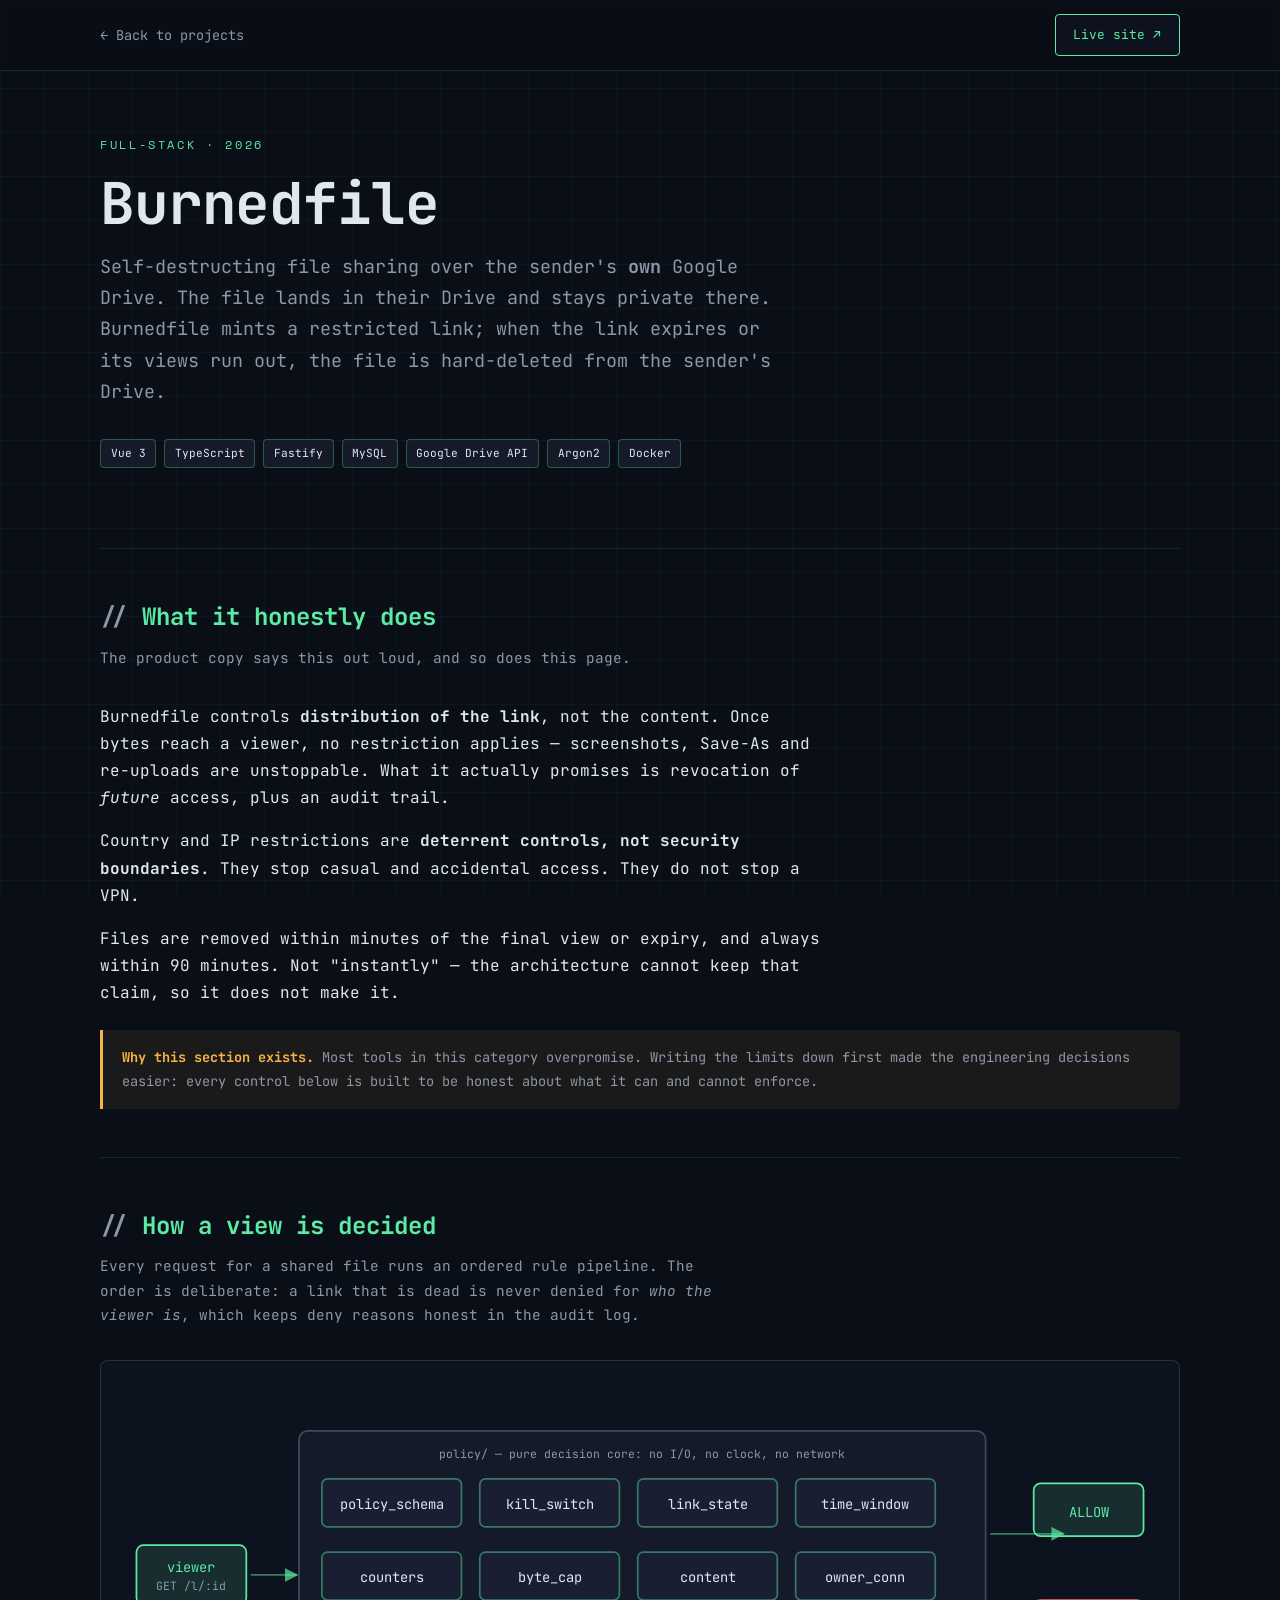
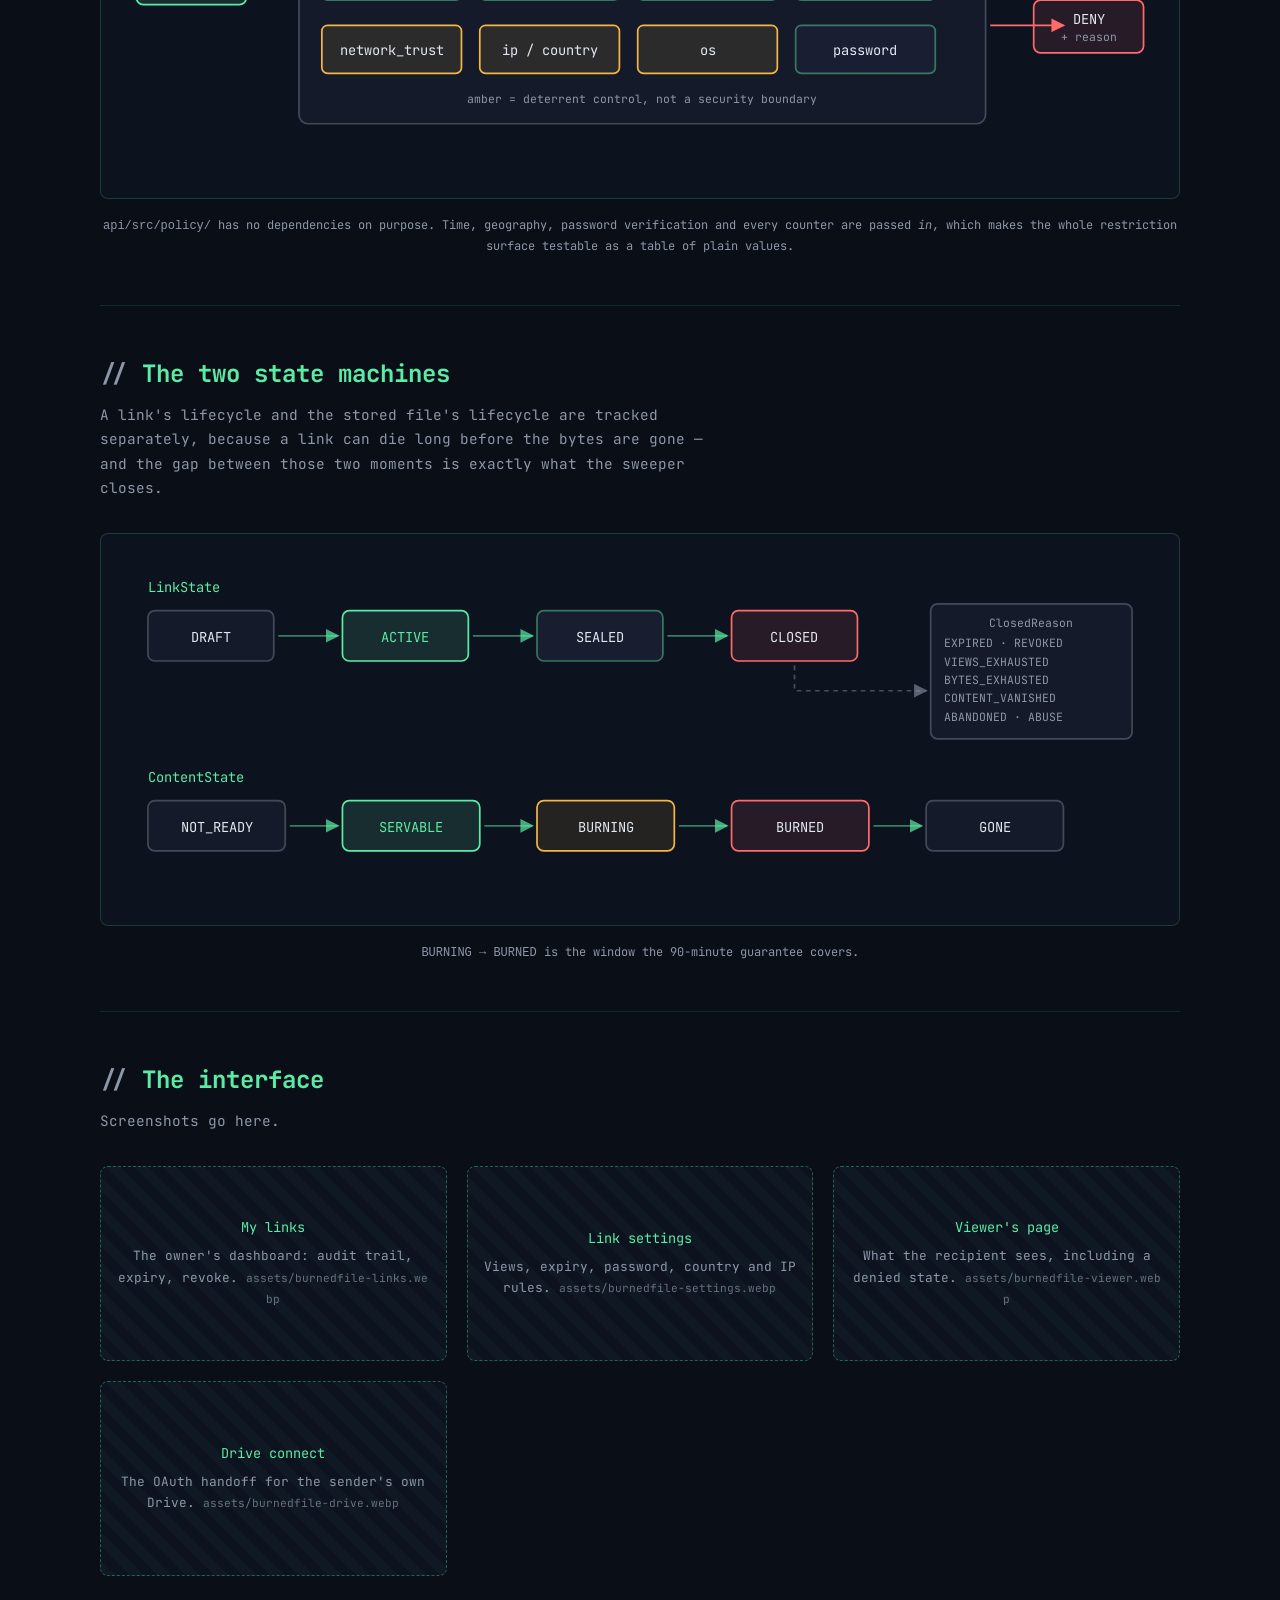
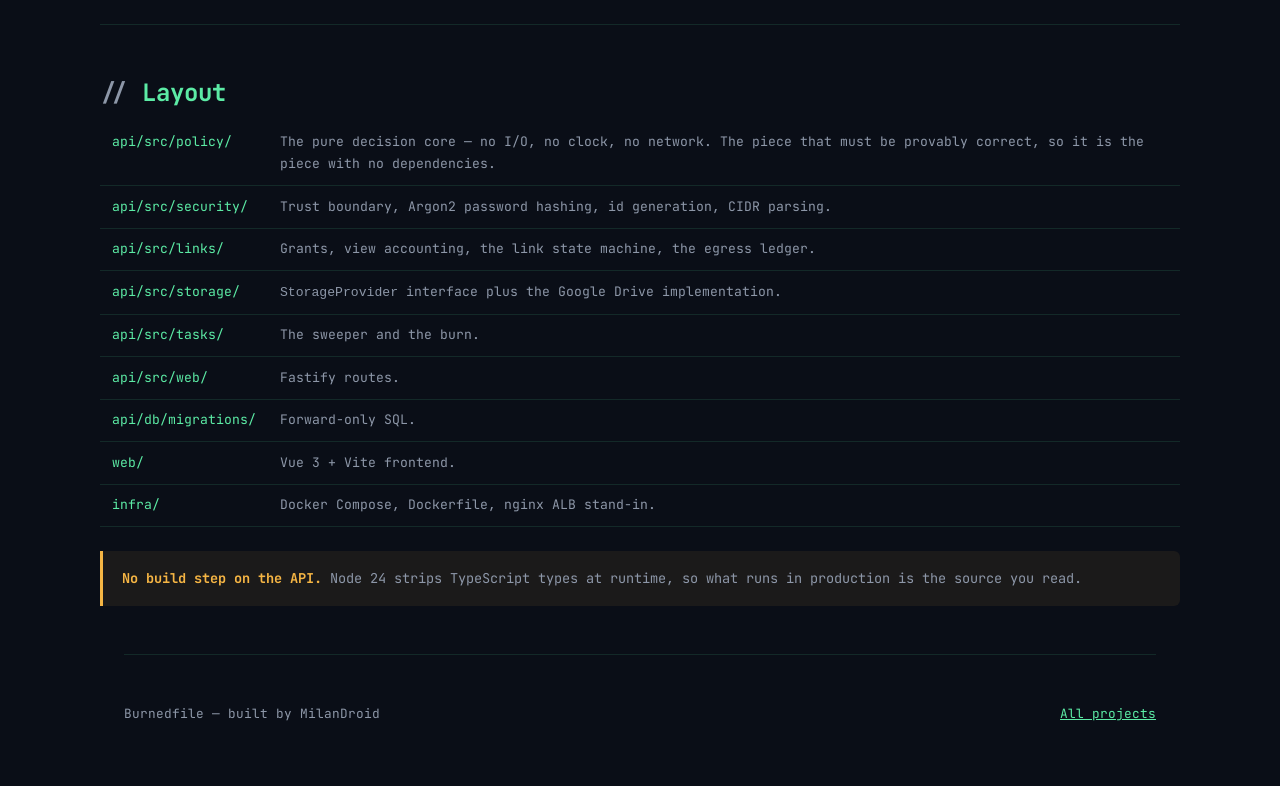
==== projects/burnedfile.html @ 455a3cdd "Adding independent pages for each project" ====
<!DOCTYPE html>
<html lang="en">
<head>
    <meta charset="UTF-8">
    <meta name="viewport" content="width=device-width, initial-scale=1.0">
    <title>Burnedfile | MilanDroid</title>
    <meta name="description" content="Self-destructing file sharing over the sender's own Google Drive.">
    <link rel="preconnect" href="https://fonts.googleapis.com">
    <link rel="preconnect" href="https://fonts.gstatic.com" crossorigin>
    <link href="https://fonts.googleapis.com/css2?family=Space+Mono:wght@400;700&family=JetBrains+Mono:wght@300;400;700&display=swap" rel="stylesheet">
    <link rel="icon" href="/assets/profilex25.webp" type="image/webp">
    <link rel="stylesheet" href="project.css">
</head>
<body>

<header class="topbar">
    <div class="wrap topbar-inner">
        <a href="/index.html#projects" class="back-link">&larr; Back to projects</a>
        <div class="topbar-actions">
            <a href="https://burnedfile.com" class="btn btn-primary" target="_blank" rel="noopener">Live site &nearr;</a>
        </div>
    </div>
</header>

<main class="wrap">

    <section class="hero">
        <p class="eyebrow">Full-stack &middot; 2026</p>
        <h1>Burnedfile</h1>
        <p class="lede">
            Self-destructing file sharing over the sender's <strong>own</strong> Google Drive.
            The file lands in their Drive and stays private there. Burnedfile mints a restricted
            link; when the link expires or its views run out, the file is hard-deleted from the
            sender's Drive.
        </p>
        <div class="tag-row">
            <span class="tag">Vue 3</span>
            <span class="tag">TypeScript</span>
            <span class="tag">Fastify</span>
            <span class="tag">MySQL</span>
            <span class="tag">Google Drive API</span>
            <span class="tag">Argon2</span>
            <span class="tag">Docker</span>
        </div>
    </section>

    <section class="section">
        <h2>What it honestly does</h2>
        <p class="section-sub">
            The product copy says this out loud, and so does this page.
        </p>
        <div class="prose">
            <p>
                Burnedfile controls <strong>distribution of the link</strong>, not the content. Once
                bytes reach a viewer, no restriction applies &mdash; screenshots, Save-As and
                re-uploads are unstoppable. What it actually promises is revocation of
                <em>future</em> access, plus an audit trail.
            </p>
            <p>
                Country and IP restrictions are <strong>deterrent controls, not security
                boundaries</strong>. They stop casual and accidental access. They do not stop a VPN.
            </p>
            <p>
                Files are removed within minutes of the final view or expiry, and always within 90
                minutes. Not "instantly" &mdash; the architecture cannot keep that claim, so it
                does not make it.
            </p>
        </div>
        <div class="note" style="margin-top:1.5rem;">
            <strong>Why this section exists.</strong> Most tools in this category overpromise.
            Writing the limits down first made the engineering decisions easier: every control below
            is built to be honest about what it can and cannot enforce.
        </div>
    </section>

    <section class="section">
        <h2>How a view is decided</h2>
        <p class="section-sub">
            Every request for a shared file runs an ordered rule pipeline. The order is deliberate:
            a link that is dead is never denied for <em>who the viewer is</em>, which keeps deny
            reasons honest in the audit log.
        </p>

        <div class="diagram">
            <svg viewBox="0 0 900 340" role="img" aria-labelledby="pipeline-title">
                <title id="pipeline-title">Ordered policy pipeline from request to allow or deny</title>

                <rect x="10" y="140" width="96" height="52" rx="6" class="d-box-accent"/>
                <text x="58" y="163" class="d-label-accent" text-anchor="middle">viewer</text>
                <text x="58" y="179" class="d-label-sm" text-anchor="middle">GET /l/:id</text>

                <path d="M110 166 H150" class="d-line" marker-end="url(#bf-arrow)"/>

                <rect x="152" y="40" width="600" height="256" rx="8" class="d-box-muted"/>
                <text x="452" y="64" class="d-label-sm" text-anchor="middle">policy/ &mdash; pure decision core: no I/O, no clock, no network</text>

                <rect x="172" y="82" width="122" height="42" rx="5" class="d-box"/>
                <text x="233" y="108" class="d-label" text-anchor="middle">policy_schema</text>

                <rect x="310" y="82" width="122" height="42" rx="5" class="d-box"/>
                <text x="371" y="108" class="d-label" text-anchor="middle">kill_switch</text>

                <rect x="448" y="82" width="122" height="42" rx="5" class="d-box"/>
                <text x="509" y="108" class="d-label" text-anchor="middle">link_state</text>

                <rect x="586" y="82" width="122" height="42" rx="5" class="d-box"/>
                <text x="647" y="108" class="d-label" text-anchor="middle">time_window</text>

                <rect x="172" y="146" width="122" height="42" rx="5" class="d-box"/>
                <text x="233" y="172" class="d-label" text-anchor="middle">counters</text>

                <rect x="310" y="146" width="122" height="42" rx="5" class="d-box"/>
                <text x="371" y="172" class="d-label" text-anchor="middle">byte_cap</text>

                <rect x="448" y="146" width="122" height="42" rx="5" class="d-box"/>
                <text x="509" y="172" class="d-label" text-anchor="middle">content</text>

                <rect x="586" y="146" width="122" height="42" rx="5" class="d-box"/>
                <text x="647" y="172" class="d-label" text-anchor="middle">owner_conn</text>

                <rect x="172" y="210" width="122" height="42" rx="5" class="d-box-warn"/>
                <text x="233" y="236" class="d-label" text-anchor="middle">network_trust</text>

                <rect x="310" y="210" width="122" height="42" rx="5" class="d-box-warn"/>
                <text x="371" y="236" class="d-label" text-anchor="middle">ip / country</text>

                <rect x="448" y="210" width="122" height="42" rx="5" class="d-box-warn"/>
                <text x="509" y="236" class="d-label" text-anchor="middle">os</text>

                <rect x="586" y="210" width="122" height="42" rx="5" class="d-box"/>
                <text x="647" y="236" class="d-label" text-anchor="middle">password</text>

                <text x="452" y="278" class="d-label-sm" text-anchor="middle">amber = deterrent control, not a security boundary</text>

                <path d="M756 130 H820" class="d-line" marker-end="url(#bf-arrow)"/>
                <rect x="794" y="86" width="96" height="46" rx="6" class="d-box-accent"/>
                <text x="842" y="115" class="d-label-accent" text-anchor="middle">ALLOW</text>

                <path d="M756 210 H820" class="d-line-danger" marker-end="url(#bf-arrow-d)"/>
                <rect x="794" y="188" width="96" height="46" rx="6" class="d-box-danger"/>
                <text x="842" y="209" class="d-label" text-anchor="middle">DENY</text>
                <text x="842" y="224" class="d-label-sm" text-anchor="middle">+ reason</text>

                <defs>
                    <marker id="bf-arrow" markerWidth="8" markerHeight="8" refX="7" refY="4" orient="auto">
                        <path d="M0 0 L8 4 L0 8 z" fill="rgba(92,235,165,0.7)"/>
                    </marker>
                    <marker id="bf-arrow-d" markerWidth="8" markerHeight="8" refX="7" refY="4" orient="auto">
                        <path d="M0 0 L8 4 L0 8 z" fill="#ff6b6b"/>
                    </marker>
                </defs>
            </svg>
        </div>
        <p class="diagram-caption">
            <code>api/src/policy/</code> has no dependencies on purpose. Time, geography, password
            verification and every counter are passed <em>in</em>, which makes the whole restriction
            surface testable as a table of plain values.
        </p>
    </section>

    <section class="section">
        <h2>The two state machines</h2>
        <p class="section-sub">
            A link's lifecycle and the stored file's lifecycle are tracked separately, because a
            link can die long before the bytes are gone &mdash; and the gap between those two
            moments is exactly what the sweeper closes.
        </p>

        <div class="diagram">
            <svg viewBox="0 0 900 300" role="img" aria-labelledby="states-title">
                <title id="states-title">Link state machine above, content state machine below</title>

                <text x="20" y="30" class="d-label-accent">LinkState</text>

                <rect x="20" y="46" width="110" height="44" rx="6" class="d-box-muted"/>
                <text x="75" y="73" class="d-label" text-anchor="middle">DRAFT</text>
                <path d="M134 68 H186" class="d-line" marker-end="url(#bf-a2)"/>

                <rect x="190" y="46" width="110" height="44" rx="6" class="d-box-accent"/>
                <text x="245" y="73" class="d-label-accent" text-anchor="middle">ACTIVE</text>
                <path d="M304 68 H356" class="d-line" marker-end="url(#bf-a2)"/>

                <rect x="360" y="46" width="110" height="44" rx="6" class="d-box"/>
                <text x="415" y="73" class="d-label" text-anchor="middle">SEALED</text>
                <path d="M474 68 H526" class="d-line" marker-end="url(#bf-a2)"/>

                <rect x="530" y="46" width="110" height="44" rx="6" class="d-box-danger"/>
                <text x="585" y="73" class="d-label" text-anchor="middle">CLOSED</text>

                <path d="M585 94 V116 H700" class="d-line-muted" marker-end="url(#bf-a3)"/>
                <rect x="704" y="40" width="176" height="118" rx="6" class="d-box-muted"/>
                <text x="792" y="60" class="d-label-sm" text-anchor="middle">ClosedReason</text>
                <text x="716" y="78" class="d-label-sm">EXPIRED &middot; REVOKED</text>
                <text x="716" y="94" class="d-label-sm">VIEWS_EXHAUSTED</text>
                <text x="716" y="110" class="d-label-sm">BYTES_EXHAUSTED</text>
                <text x="716" y="126" class="d-label-sm">CONTENT_VANISHED</text>
                <text x="716" y="142" class="d-label-sm">ABANDONED &middot; ABUSE</text>

                <text x="20" y="196" class="d-label-accent">ContentState</text>

                <rect x="20" y="212" width="120" height="44" rx="6" class="d-box-muted"/>
                <text x="80" y="239" class="d-label" text-anchor="middle">NOT_READY</text>
                <path d="M144 234 H186" class="d-line" marker-end="url(#bf-a2)"/>

                <rect x="190" y="212" width="120" height="44" rx="6" class="d-box-accent"/>
                <text x="250" y="239" class="d-label-accent" text-anchor="middle">SERVABLE</text>
                <path d="M314 234 H356" class="d-line" marker-end="url(#bf-a2)"/>

                <rect x="360" y="212" width="120" height="44" rx="6" class="d-box-warn"/>
                <text x="420" y="239" class="d-label" text-anchor="middle">BURNING</text>
                <path d="M484 234 H526" class="d-line" marker-end="url(#bf-a2)"/>

                <rect x="530" y="212" width="120" height="44" rx="6" class="d-box-danger"/>
                <text x="590" y="239" class="d-label" text-anchor="middle">BURNED</text>
                <path d="M654 234 H696" class="d-line" marker-end="url(#bf-a2)"/>

                <rect x="700" y="212" width="120" height="44" rx="6" class="d-box-muted"/>
                <text x="760" y="239" class="d-label" text-anchor="middle">GONE</text>

                <defs>
                    <marker id="bf-a2" markerWidth="8" markerHeight="8" refX="7" refY="4" orient="auto">
                        <path d="M0 0 L8 4 L0 8 z" fill="rgba(92,235,165,0.7)"/>
                    </marker>
                    <marker id="bf-a3" markerWidth="8" markerHeight="8" refX="7" refY="4" orient="auto">
                        <path d="M0 0 L8 4 L0 8 z" fill="rgba(141,151,168,0.6)"/>
                    </marker>
                </defs>
            </svg>
        </div>
        <p class="diagram-caption">
            <code>BURNING &rarr; BURNED</code> is the window the 90-minute guarantee covers.
        </p>
    </section>

    <section class="section">
        <h2>The interface</h2>
        <p class="section-sub">Screenshots go here.</p>
        <div class="grid">
            <div class="shot">
                <div>
                    <span class="shot-name">My links</span>
                    The owner's dashboard: audit trail, expiry, revoke.
                    <span class="shot-path">assets/burnedfile-links.webp</span>
                </div>
            </div>
            <div class="shot">
                <div>
                    <span class="shot-name">Link settings</span>
                    Views, expiry, password, country and IP rules.
                    <span class="shot-path">assets/burnedfile-settings.webp</span>
                </div>
            </div>
            <div class="shot">
                <div>
                    <span class="shot-name">Viewer's page</span>
                    What the recipient sees, including a denied state.
                    <span class="shot-path">assets/burnedfile-viewer.webp</span>
                </div>
            </div>
            <div class="shot">
                <div>
                    <span class="shot-name">Drive connect</span>
                    The OAuth handoff for the sender's own Drive.
                    <span class="shot-path">assets/burnedfile-drive.webp</span>
                </div>
            </div>
        </div>
    </section>

    <section class="section">
        <h2>Layout</h2>
        <div class="table-scroll">
            <table class="kv">
                <tr><th>api/src/policy/</th><td>The pure decision core &mdash; no I/O, no clock, no network. The piece that must be provably correct, so it is the piece with no dependencies.</td></tr>
                <tr><th>api/src/security/</th><td>Trust boundary, Argon2 password hashing, id generation, CIDR parsing.</td></tr>
                <tr><th>api/src/links/</th><td>Grants, view accounting, the link state machine, the egress ledger.</td></tr>
                <tr><th>api/src/storage/</th><td><code>StorageProvider</code> interface plus the Google Drive implementation.</td></tr>
                <tr><th>api/src/tasks/</th><td>The sweeper and the burn.</td></tr>
                <tr><th>api/src/web/</th><td>Fastify routes.</td></tr>
                <tr><th>api/db/migrations/</th><td>Forward-only SQL.</td></tr>
                <tr><th>web/</th><td>Vue 3 + Vite frontend.</td></tr>
                <tr><th>infra/</th><td>Docker Compose, Dockerfile, nginx ALB stand-in.</td></tr>
            </table>
        </div>
        <div class="note" style="margin-top:1.5rem;">
            <strong>No build step on the API.</strong> Node 24 strips TypeScript types at runtime,
            so what runs in production is the source you read.
        </div>
    </section>

    <div class="foot wrap">
        <span>Burnedfile &mdash; built by MilanDroid</span>
        <span><a href="/index.html#projects">All projects</a></span>
    </div>

</main>

</body>
</html>
---- projects/project.css ----
/* Shared styles for the project detail pages.
   Tokens mirror index.html so the pages read as one site. */

:root {
    --dark-bg: #0a0e17;
    --navy-bg: #1a2033;
    --accent-green: #5ceba5;
    --accent-green-transparent: rgba(92, 235, 165, 0.2);
    --accent-blue: #0d99ff;
    --accent-purple: #8A2BE2;
    --accent-amber: #f5b544;
    --accent-red: #ff6b6b;
    --text-color: #e1e7ef;
    --text-muted: #8d97a8;
    --glass-bg: rgba(26, 32, 51, 0.7);
    --glass-dark-bg: rgba(26, 32, 51, 0.3);
    --glass-border: rgba(92, 235, 165, 0.3);
    --neon-shadow: 0 0 10px var(--accent-green), 0 0 20px rgba(92, 235, 165, 0.5);
}

* {
    margin: 0;
    padding: 0;
    box-sizing: border-box;
}

body {
    font-family: 'JetBrains Mono', monospace;
    background: var(--dark-bg);
    color: var(--text-color);
    line-height: 1.7;
    /* The fixed grid backdrop needs a stacking context that scrolls under content. */
    position: relative;
    overflow-x: hidden;
}

/* Faint grid, the quiet cousin of the three.js field on the landing page. */
body::before {
    content: '';
    position: fixed;
    inset: 0;
    background-image:
        linear-gradient(rgba(92, 235, 165, 0.04) 1px, transparent 1px),
        linear-gradient(90deg, rgba(92, 235, 165, 0.04) 1px, transparent 1px);
    background-size: 44px 44px;
    pointer-events: none;
    z-index: 0;
}

.wrap {
    position: relative;
    z-index: 1;
    width: min(1080px, 100% - 3rem);
    margin-inline: auto;
}

a {
    color: var(--accent-green);
}

/* ---------- top bar ---------- */

.topbar {
    position: sticky;
    top: 0;
    z-index: 10;
    backdrop-filter: blur(12px);
    background: rgba(10, 14, 23, 0.82);
    border-bottom: 1px solid rgba(92, 235, 165, 0.15);
}

.topbar-inner {
    display: flex;
    align-items: center;
    justify-content: space-between;
    gap: 1rem;
    padding: 0.9rem 0;
    flex-wrap: wrap;
}

.back-link {
    text-decoration: none;
    font-size: 0.85rem;
    color: var(--text-muted);
    transition: color 0.2s ease;
}

.back-link:hover {
    color: var(--accent-green);
}

.topbar-actions {
    display: flex;
    gap: 0.6rem;
    flex-wrap: wrap;
}

/* ---------- buttons ---------- */

.btn {
    display: inline-block;
    padding: 0.55rem 1.1rem;
    font-size: 0.8rem;
    font-family: inherit;
    text-decoration: none;
    color: var(--text-color);
    border: 1px solid var(--glass-border);
    border-radius: 4px;
    background: var(--glass-dark-bg);
    transition: all 0.25s ease;
}

.btn:hover {
    background: var(--accent-green-transparent);
    border-color: var(--accent-green);
    transform: translateY(-2px);
}

.btn-primary {
    border-color: var(--accent-green);
    color: var(--accent-green);
}

/* A link to something that does not exist yet must not look clickable. */
.btn-pending {
    opacity: 0.55;
    cursor: not-allowed;
    border-style: dashed;
}

.btn-pending:hover {
    background: var(--glass-dark-bg);
    border-color: var(--glass-border);
    transform: none;
}

/* ---------- hero ---------- */

.hero {
    padding: 4rem 0 3rem;
}

.eyebrow {
    font-family: 'Space Mono', monospace;
    font-size: 0.75rem;
    letter-spacing: 0.22em;
    text-transform: uppercase;
    color: var(--accent-green);
    margin-bottom: 1rem;
}

.hero h1 {
    font-size: clamp(2.2rem, 6vw, 3.6rem);
    line-height: 1.1;
    letter-spacing: -0.02em;
    margin-bottom: 1rem;
}

.hero .lede {
    font-size: clamp(1rem, 2.2vw, 1.15rem);
    color: var(--text-muted);
    max-width: 62ch;
    margin-bottom: 2rem;
}

.tag-row {
    display: flex;
    flex-wrap: wrap;
    gap: 0.5rem;
    margin-bottom: 2rem;
}

.tag {
    font-size: 0.7rem;
    padding: 0.25rem 0.6rem;
    background: var(--glass-bg);
    border: 1px solid var(--glass-border);
    border-radius: 4px;
}

/* ---------- sections ---------- */

.section {
    padding: 3rem 0;
    border-top: 1px solid rgba(92, 235, 165, 0.12);
}

.section h2 {
    font-size: 1.5rem;
    margin-bottom: 0.5rem;
    color: var(--accent-green);
}

.section h2::before {
    content: '// ';
    color: var(--text-muted);
}

.section-sub {
    color: var(--text-muted);
    font-size: 0.9rem;
    margin-bottom: 2rem;
    max-width: 70ch;
}

.section h3 {
    font-size: 1rem;
    margin: 2rem 0 0.75rem;
}

.prose p {
    max-width: 72ch;
    margin-bottom: 1rem;
}

.prose p + p {
    margin-top: 0;
}

/* ---------- cards ---------- */

.grid {
    display: grid;
    gap: 1.25rem;
    grid-template-columns: repeat(auto-fit, minmax(min(280px, 100%), 1fr));
}

.card {
    background: var(--glass-bg);
    border: 1px solid rgba(92, 235, 165, 0.18);
    border-radius: 8px;
    padding: 1.4rem;
    transition: border-color 0.25s ease, transform 0.25s ease;
}

.card:hover {
    border-color: var(--glass-border);
    transform: translateY(-3px);
}

.card h3 {
    margin: 0 0 0.5rem;
    font-size: 0.95rem;
    color: var(--accent-green);
}

.card p {
    font-size: 0.85rem;
    color: var(--text-muted);
    margin: 0;
}

/* ---------- image placeholders ---------- */

.shot {
    border: 1px dashed rgba(92, 235, 165, 0.35);
    border-radius: 8px;
    background:
        repeating-linear-gradient(
            45deg,
            rgba(92, 235, 165, 0.03) 0 10px,
            transparent 10px 20px
        ),
        var(--glass-dark-bg);
    display: grid;
    place-items: center;
    text-align: center;
    padding: 2rem 1rem;
    aspect-ratio: 16 / 9;
    color: var(--text-muted);
    font-size: 0.8rem;
}

.shot .shot-name {
    color: var(--accent-green);
    font-size: 0.85rem;
    display: block;
    margin-bottom: 0.35rem;
}

.shot .shot-path {
    font-size: 0.7rem;
    opacity: 0.7;
    word-break: break-all;
}

/* Portrait media (a phone, a menu-bar popover) should not be stretched wide. */
.shot.portrait {
    aspect-ratio: 9 / 16;
    max-width: 300px;
    margin-inline: auto;
}

/* ---------- diagrams ---------- */

.diagram {
    background: var(--glass-dark-bg);
    border: 1px solid rgba(92, 235, 165, 0.18);
    border-radius: 8px;
    padding: 1.5rem;
    overflow-x: auto;
}

.diagram svg {
    display: block;
    width: 100%;
    height: auto;
    min-width: 560px;
}

.diagram-caption {
    font-size: 0.75rem;
    color: var(--text-muted);
    margin-top: 1rem;
    text-align: center;
}

/* SVG primitives, so each diagram only carries its own geometry. */
.d-box { fill: rgba(26, 32, 51, 0.9); stroke: rgba(92, 235, 165, 0.45); stroke-width: 1.5; }
.d-box-accent { fill: rgba(92, 235, 165, 0.12); stroke: var(--accent-green); stroke-width: 1.5; }
.d-box-muted { fill: rgba(26, 32, 51, 0.6); stroke: rgba(141, 151, 168, 0.4); stroke-width: 1.5; }
.d-box-warn { fill: rgba(245, 181, 68, 0.1); stroke: var(--accent-amber); stroke-width: 1.5; }
.d-box-danger { fill: rgba(255, 107, 107, 0.1); stroke: var(--accent-red); stroke-width: 1.5; }
.d-label { fill: var(--text-color); font-family: 'JetBrains Mono', monospace; font-size: 12px; }
.d-label-sm { fill: var(--text-muted); font-family: 'JetBrains Mono', monospace; font-size: 10px; }
.d-label-accent { fill: var(--accent-green); font-family: 'JetBrains Mono', monospace; font-size: 12px; }
.d-line { stroke: rgba(92, 235, 165, 0.5); stroke-width: 1.5; fill: none; }
.d-line-muted { stroke: rgba(141, 151, 168, 0.45); stroke-width: 1.5; fill: none; stroke-dasharray: 4 4; }
.d-line-danger { stroke: var(--accent-red); stroke-width: 1.5; fill: none; }

/* ---------- terminal ---------- */

.terminal {
    background: #060910;
    border: 1px solid rgba(92, 235, 165, 0.22);
    border-radius: 8px;
    overflow: hidden;
    margin-bottom: 1.5rem;
}

.terminal-bar {
    display: flex;
    align-items: center;
    gap: 0.5rem;
    padding: 0.6rem 0.9rem;
    background: rgba(26, 32, 51, 0.9);
    border-bottom: 1px solid rgba(92, 235, 165, 0.15);
}

.terminal-dot {
    width: 11px;
    height: 11px;
    border-radius: 50%;
    flex-shrink: 0;
}

.dot-red { background: #ff5f57; }
.dot-amber { background: #febc2e; }
.dot-green { background: #28c840; }

.terminal-title {
    font-size: 0.72rem;
    color: var(--text-muted);
    margin-left: 0.4rem;
}

.terminal-body {
    padding: 1rem 1.1rem;
    font-size: 0.78rem;
    line-height: 1.75;
    overflow-x: auto;
}

.terminal-body pre {
    font-family: 'JetBrains Mono', monospace;
    white-space: pre;
    margin: 0;
}

/* colorama's palette, matched to what the Python actually prints */
.c-cyan   { color: #56d4dd; }
.c-green  { color: #5ceba5; }
.c-yellow { color: #f5b544; }
.c-red    { color: #ff6b6b; }
.c-dim    { color: var(--text-muted); }
.c-white  { color: #e1e7ef; }
.c-prompt { color: var(--accent-purple); }

/* ---------- key/value tables ---------- */

.kv {
    width: 100%;
    border-collapse: collapse;
    font-size: 0.82rem;
}

.kv th,
.kv td {
    text-align: left;
    padding: 0.6rem 0.75rem;
    border-bottom: 1px solid rgba(92, 235, 165, 0.12);
    vertical-align: top;
}

.kv th {
    color: var(--accent-green);
    font-weight: 400;
    white-space: nowrap;
}

.kv td {
    color: var(--text-muted);
}

.table-scroll {
    overflow-x: auto;
}

/* ---------- notes ---------- */

.note {
    border-left: 3px solid var(--accent-amber);
    background: rgba(245, 181, 68, 0.07);
    padding: 1rem 1.2rem;
    border-radius: 0 6px 6px 0;
    font-size: 0.85rem;
    color: var(--text-muted);
}

.note strong {
    color: var(--accent-amber);
}

/* ---------- footer ---------- */

.foot {
    padding: 3rem 0 4rem;
    border-top: 1px solid rgba(92, 235, 165, 0.12);
    color: var(--text-muted);
    font-size: 0.8rem;
    display: flex;
    justify-content: space-between;
    gap: 1rem;
    flex-wrap: wrap;
}

/* ---------- responsive ---------- */

@media (max-width: 720px) {
    .wrap { width: min(1080px, 100% - 2rem); }
    .hero { padding: 2.5rem 0 2rem; }
    .section { padding: 2.25rem 0; }
    .diagram { padding: 1rem 0.75rem; }
    .terminal-body { font-size: 0.7rem; }
}

@media (prefers-reduced-motion: reduce) {
    * { transition: none !important; animation: none !important; }
}
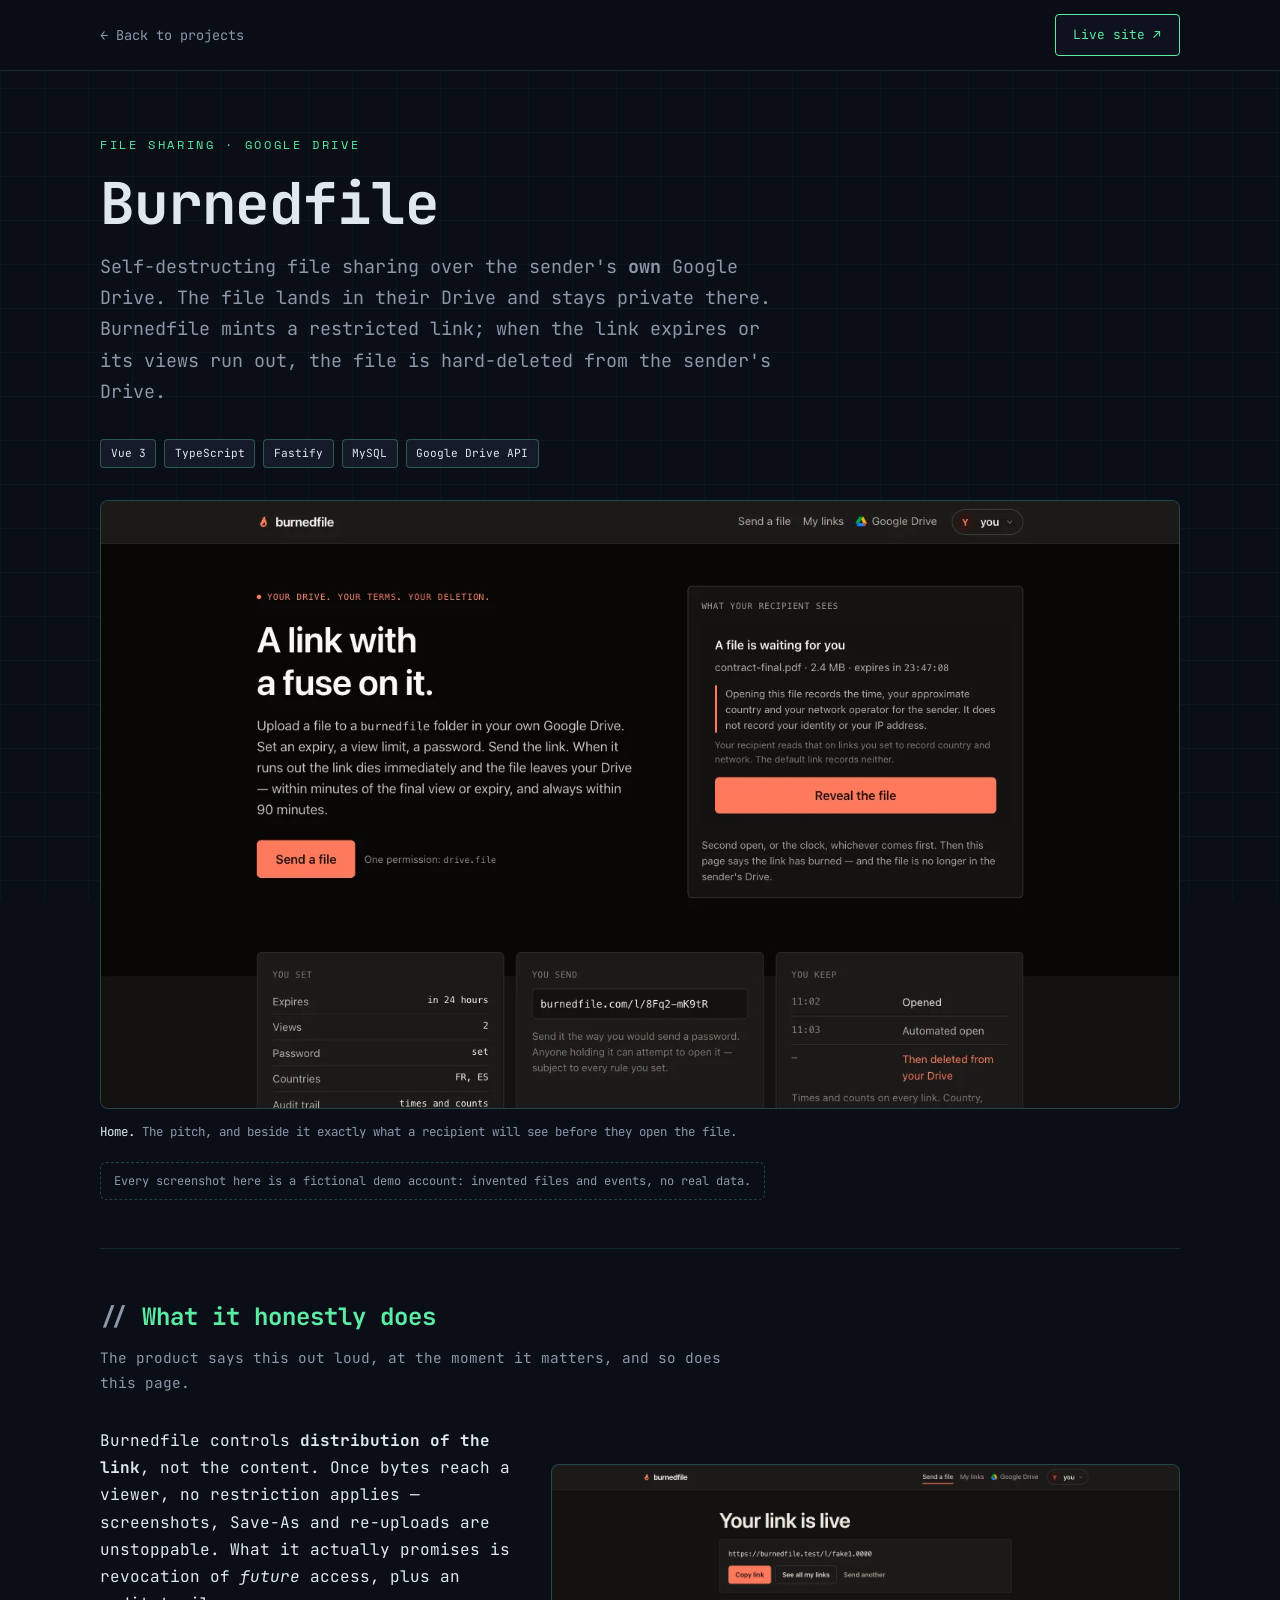
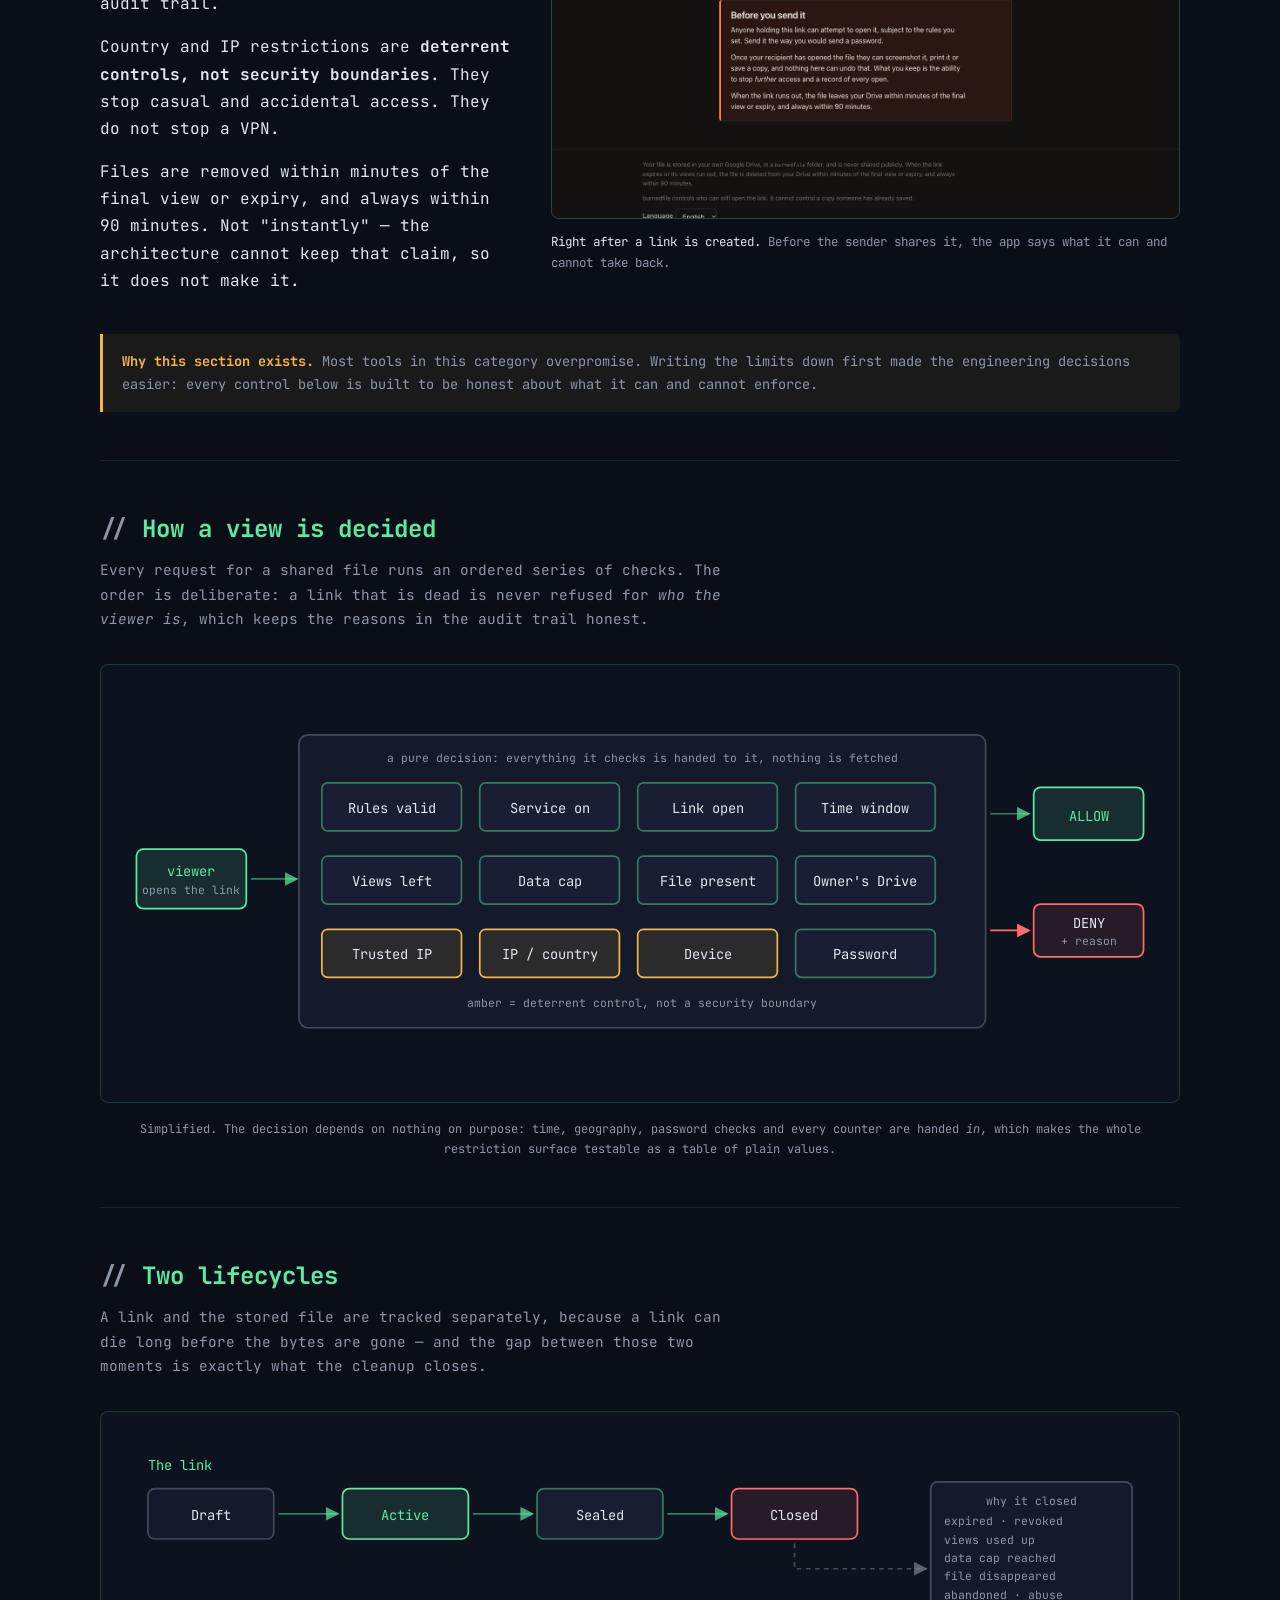
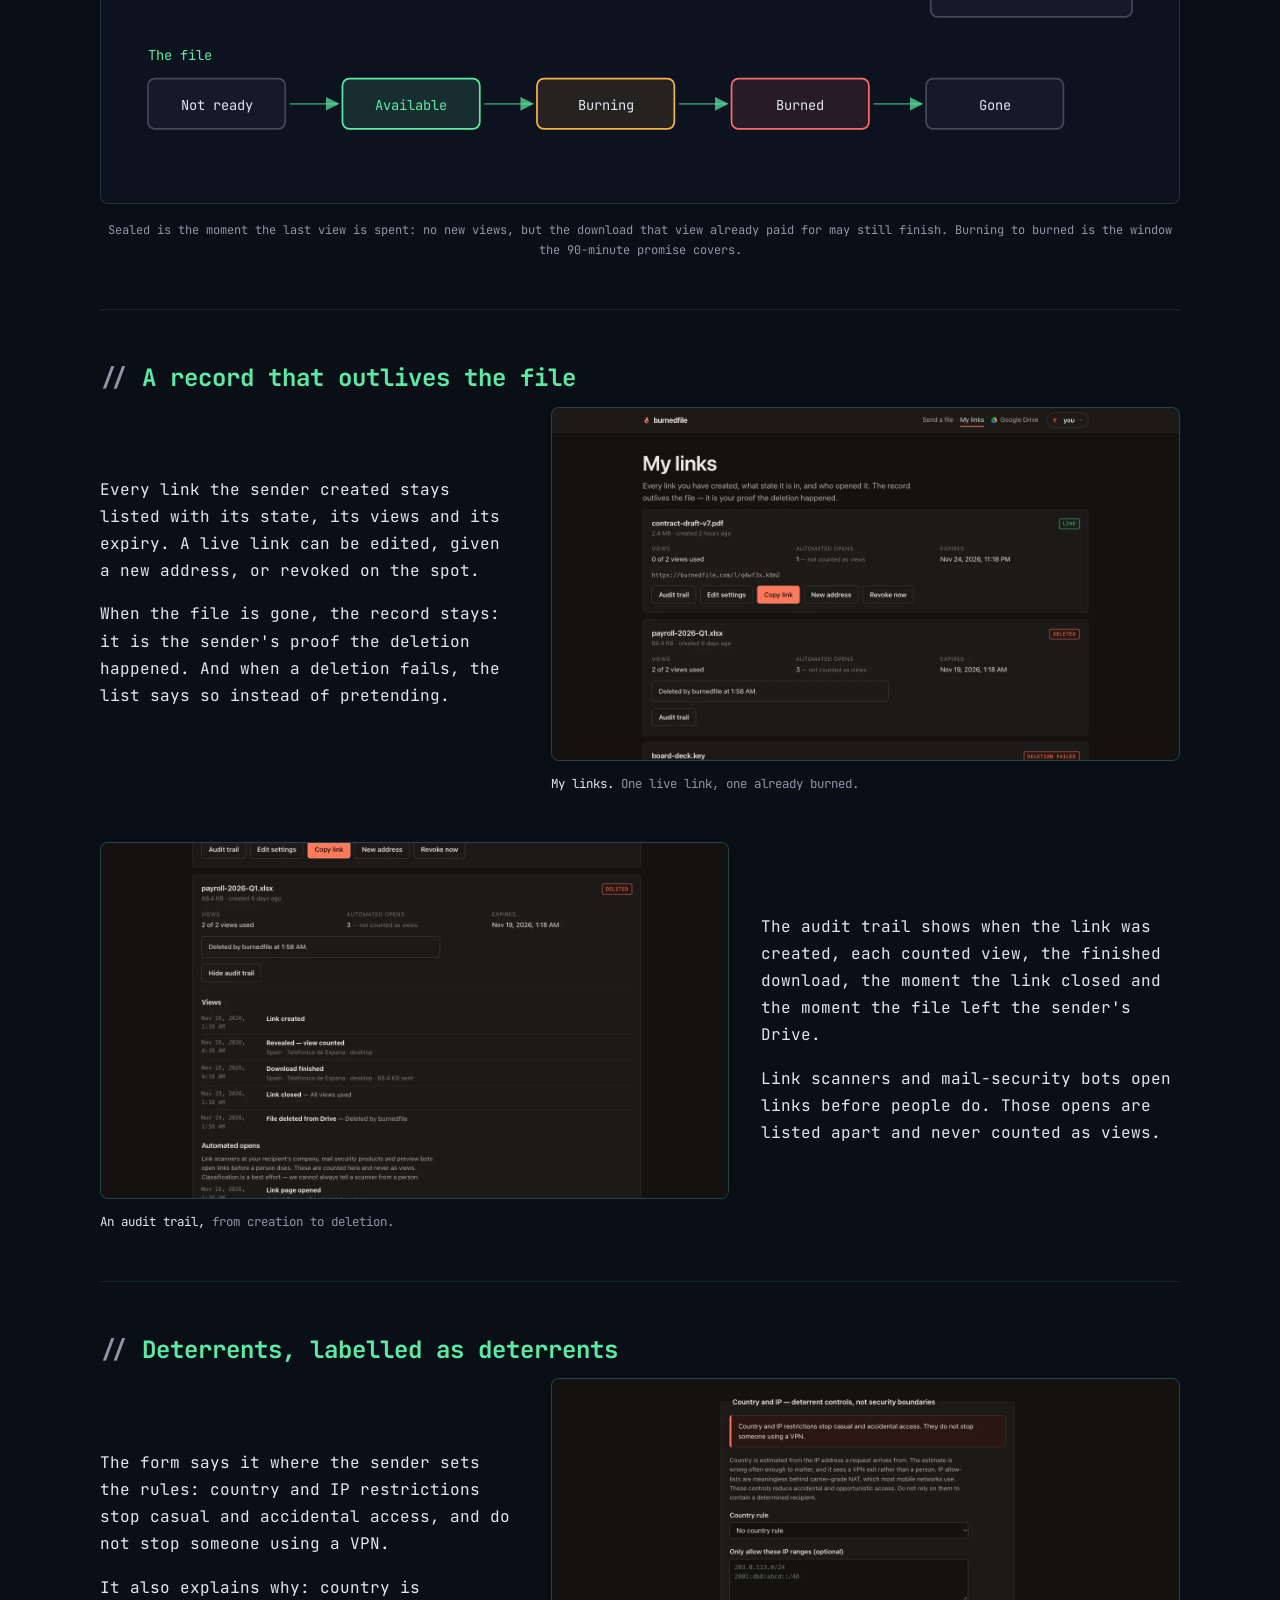
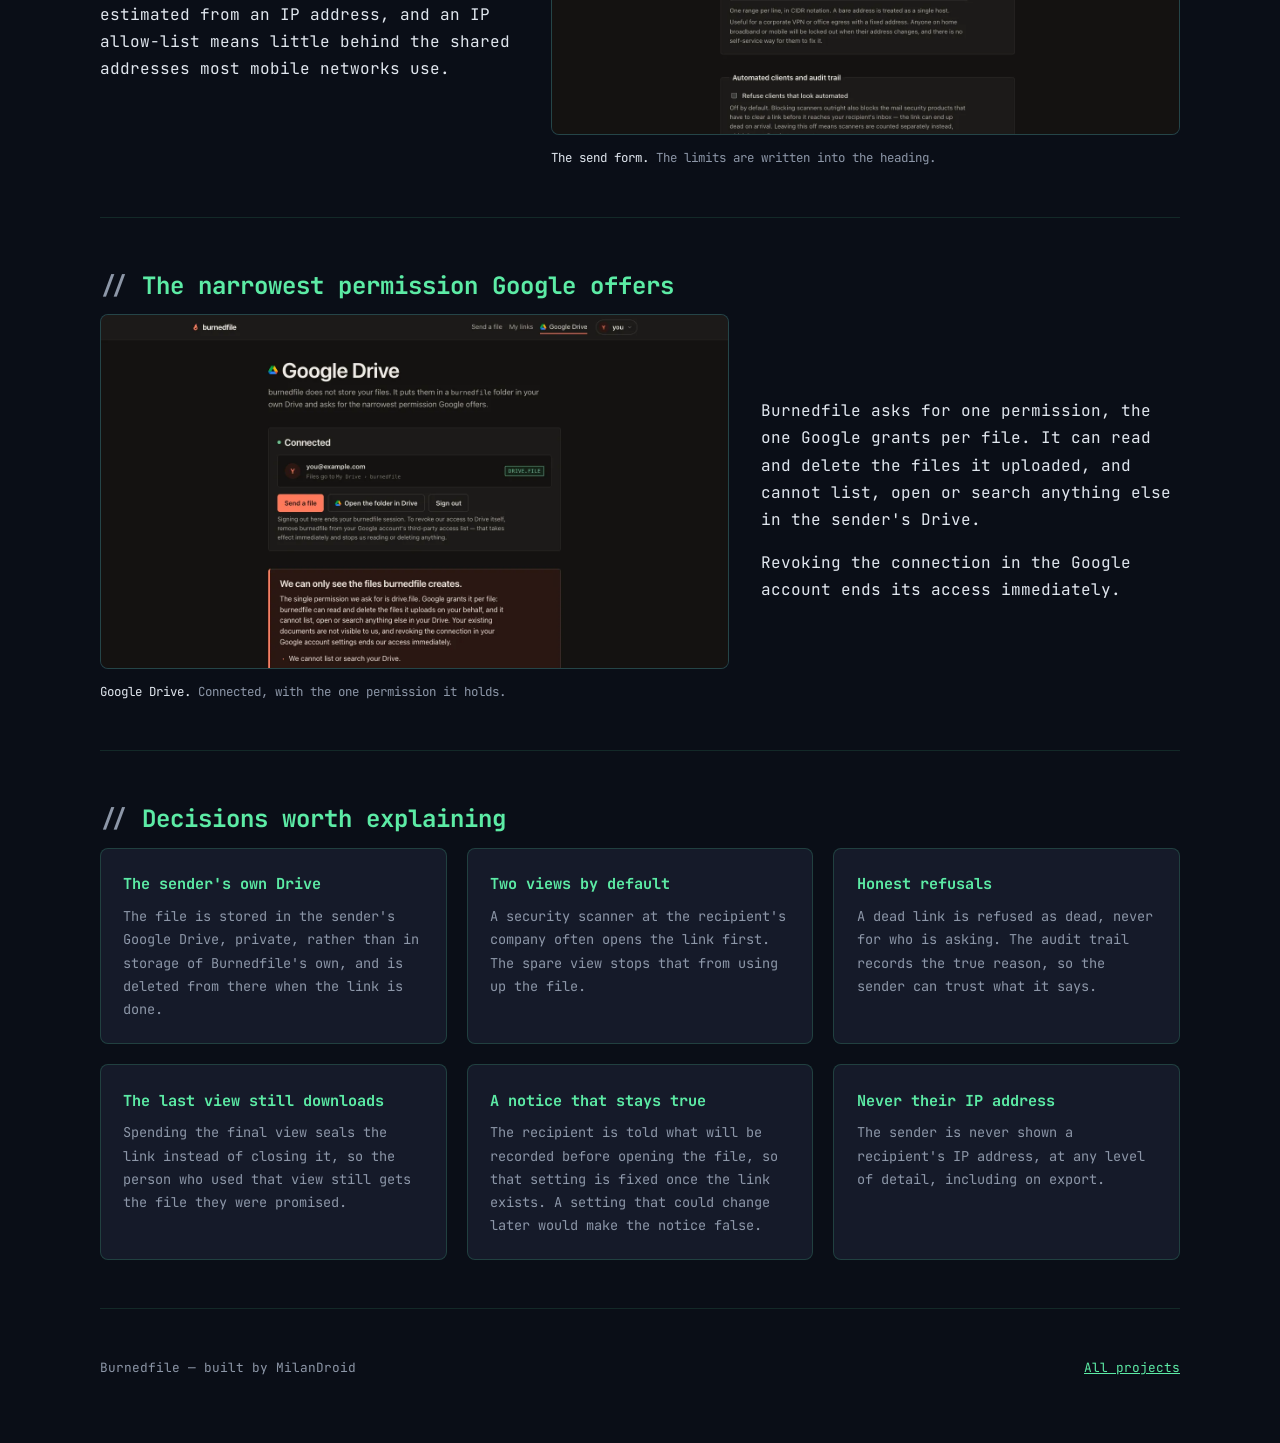
==== commit 4afe481e: "Show real screenshots of Manyue and Burnedfile on their pages - Manyue: rewrite the page around what" ====
--- a/projects/burnedfile.html
+++ b/projects/burnedfile.html
@@ -25,7 +25,7 @@
 <main class="wrap">
 
     <section class="hero">
-        <p class="eyebrow">Full-stack &middot; 2026</p>
+        <p class="eyebrow">File sharing &middot; Google Drive</p>
         <h1>Burnedfile</h1>
         <p class="lede">
             Self-destructing file sharing over the sender's <strong>own</strong> Google Drive.
@@ -39,32 +39,57 @@
             <span class="tag">Fastify</span>
             <span class="tag">MySQL</span>
             <span class="tag">Google Drive API</span>
-            <span class="tag">Argon2</span>
-            <span class="tag">Docker</span>
-        </div>
+        </div>
+
+        <figure class="screenshot">
+            <a href="/assets/burnedfile-home.webp" target="_blank" rel="noopener">
+                <img src="/assets/burnedfile-home.webp" width="1440" height="810"
+                     alt="Burnedfile's home page: 'A link with a fuse on it', beside a preview of what the recipient sees before revealing a file">
+            </a>
+            <figcaption>
+                <strong>Home.</strong> The pitch, and beside it exactly what a recipient will see
+                before they open the file.
+            </figcaption>
+        </figure>
+        <p style="margin-top:1.25rem;">
+            <span class="demo-note">Every screenshot here is a fictional demo account: invented files and events, no real data.</span>
+        </p>
     </section>
 
     <section class="section">
         <h2>What it honestly does</h2>
         <p class="section-sub">
-            The product copy says this out loud, and so does this page.
-        </p>
-        <div class="prose">
-            <p>
-                Burnedfile controls <strong>distribution of the link</strong>, not the content. Once
-                bytes reach a viewer, no restriction applies &mdash; screenshots, Save-As and
-                re-uploads are unstoppable. What it actually promises is revocation of
-                <em>future</em> access, plus an audit trail.
-            </p>
-            <p>
-                Country and IP restrictions are <strong>deterrent controls, not security
-                boundaries</strong>. They stop casual and accidental access. They do not stop a VPN.
-            </p>
-            <p>
-                Files are removed within minutes of the final view or expiry, and always within 90
-                minutes. Not "instantly" &mdash; the architecture cannot keep that claim, so it
-                does not make it.
-            </p>
+            The product says this out loud, at the moment it matters, and so does this page.
+        </p>
+        <div class="feature">
+            <div class="prose">
+                <p>
+                    Burnedfile controls <strong>distribution of the link</strong>, not the content.
+                    Once bytes reach a viewer, no restriction applies &mdash; screenshots, Save-As
+                    and re-uploads are unstoppable. What it actually promises is revocation of
+                    <em>future</em> access, plus an audit trail.
+                </p>
+                <p>
+                    Country and IP restrictions are <strong>deterrent controls, not security
+                    boundaries</strong>. They stop casual and accidental access. They do not stop a
+                    VPN.
+                </p>
+                <p>
+                    Files are removed within minutes of the final view or expiry, and always within
+                    90 minutes. Not "instantly" &mdash; the architecture cannot keep that claim, so it
+                    does not make it.
+                </p>
+            </div>
+            <figure class="screenshot">
+                <a href="/assets/burnedfile-created.webp" target="_blank" rel="noopener">
+                    <img src="/assets/burnedfile-created.webp" width="1440" height="810" loading="lazy"
+                         alt="The screen after a link is created: the share address, and a 'Before you send it' note saying the recipient can keep a copy once they open the file">
+                </a>
+                <figcaption>
+                    <strong>Right after a link is created.</strong> Before the sender shares it, the
+                    app says what it can and cannot take back.
+                </figcaption>
+            </figure>
         </div>
         <div class="note" style="margin-top:1.5rem;">
             <strong>Why this section exists.</strong> Most tools in this category overpromise.
@@ -76,67 +101,67 @@
     <section class="section">
         <h2>How a view is decided</h2>
         <p class="section-sub">
-            Every request for a shared file runs an ordered rule pipeline. The order is deliberate:
-            a link that is dead is never denied for <em>who the viewer is</em>, which keeps deny
-            reasons honest in the audit log.
+            Every request for a shared file runs an ordered series of checks. The order is
+            deliberate: a link that is dead is never refused for <em>who the viewer is</em>, which
+            keeps the reasons in the audit trail honest.
         </p>
 
         <div class="diagram">
             <svg viewBox="0 0 900 340" role="img" aria-labelledby="pipeline-title">
-                <title id="pipeline-title">Ordered policy pipeline from request to allow or deny</title>
+                <title id="pipeline-title">The ordered checks between a viewer opening a link and the file being allowed or refused</title>
 
                 <rect x="10" y="140" width="96" height="52" rx="6" class="d-box-accent"/>
                 <text x="58" y="163" class="d-label-accent" text-anchor="middle">viewer</text>
-                <text x="58" y="179" class="d-label-sm" text-anchor="middle">GET /l/:id</text>
+                <text x="58" y="179" class="d-label-sm" text-anchor="middle">opens the link</text>
 
                 <path d="M110 166 H150" class="d-line" marker-end="url(#bf-arrow)"/>
 
                 <rect x="152" y="40" width="600" height="256" rx="8" class="d-box-muted"/>
-                <text x="452" y="64" class="d-label-sm" text-anchor="middle">policy/ &mdash; pure decision core: no I/O, no clock, no network</text>
+                <text x="452" y="64" class="d-label-sm" text-anchor="middle">a pure decision: everything it checks is handed to it, nothing is fetched</text>
 
                 <rect x="172" y="82" width="122" height="42" rx="5" class="d-box"/>
-                <text x="233" y="108" class="d-label" text-anchor="middle">policy_schema</text>
+                <text x="233" y="108" class="d-label" text-anchor="middle">Rules valid</text>
 
                 <rect x="310" y="82" width="122" height="42" rx="5" class="d-box"/>
-                <text x="371" y="108" class="d-label" text-anchor="middle">kill_switch</text>
+                <text x="371" y="108" class="d-label" text-anchor="middle">Service on</text>
 
                 <rect x="448" y="82" width="122" height="42" rx="5" class="d-box"/>
-                <text x="509" y="108" class="d-label" text-anchor="middle">link_state</text>
+                <text x="509" y="108" class="d-label" text-anchor="middle">Link open</text>
 
                 <rect x="586" y="82" width="122" height="42" rx="5" class="d-box"/>
-                <text x="647" y="108" class="d-label" text-anchor="middle">time_window</text>
+                <text x="647" y="108" class="d-label" text-anchor="middle">Time window</text>
 
                 <rect x="172" y="146" width="122" height="42" rx="5" class="d-box"/>
-                <text x="233" y="172" class="d-label" text-anchor="middle">counters</text>
+                <text x="233" y="172" class="d-label" text-anchor="middle">Views left</text>
 
                 <rect x="310" y="146" width="122" height="42" rx="5" class="d-box"/>
-                <text x="371" y="172" class="d-label" text-anchor="middle">byte_cap</text>
+                <text x="371" y="172" class="d-label" text-anchor="middle">Data cap</text>
 
                 <rect x="448" y="146" width="122" height="42" rx="5" class="d-box"/>
-                <text x="509" y="172" class="d-label" text-anchor="middle">content</text>
+                <text x="509" y="172" class="d-label" text-anchor="middle">File present</text>
 
                 <rect x="586" y="146" width="122" height="42" rx="5" class="d-box"/>
-                <text x="647" y="172" class="d-label" text-anchor="middle">owner_conn</text>
+                <text x="647" y="172" class="d-label" text-anchor="middle">Owner's Drive</text>
 
                 <rect x="172" y="210" width="122" height="42" rx="5" class="d-box-warn"/>
-                <text x="233" y="236" class="d-label" text-anchor="middle">network_trust</text>
+                <text x="233" y="236" class="d-label" text-anchor="middle">Trusted IP</text>
 
                 <rect x="310" y="210" width="122" height="42" rx="5" class="d-box-warn"/>
-                <text x="371" y="236" class="d-label" text-anchor="middle">ip / country</text>
+                <text x="371" y="236" class="d-label" text-anchor="middle">IP / country</text>
 
                 <rect x="448" y="210" width="122" height="42" rx="5" class="d-box-warn"/>
-                <text x="509" y="236" class="d-label" text-anchor="middle">os</text>
+                <text x="509" y="236" class="d-label" text-anchor="middle">Device</text>
 
                 <rect x="586" y="210" width="122" height="42" rx="5" class="d-box"/>
-                <text x="647" y="236" class="d-label" text-anchor="middle">password</text>
+                <text x="647" y="236" class="d-label" text-anchor="middle">Password</text>
 
                 <text x="452" y="278" class="d-label-sm" text-anchor="middle">amber = deterrent control, not a security boundary</text>
 
-                <path d="M756 130 H820" class="d-line" marker-end="url(#bf-arrow)"/>
+                <path d="M756 109 H790" class="d-line" marker-end="url(#bf-arrow)"/>
                 <rect x="794" y="86" width="96" height="46" rx="6" class="d-box-accent"/>
                 <text x="842" y="115" class="d-label-accent" text-anchor="middle">ALLOW</text>
 
-                <path d="M756 210 H820" class="d-line-danger" marker-end="url(#bf-arrow-d)"/>
+                <path d="M756 211 H790" class="d-line-danger" marker-end="url(#bf-arrow-d)"/>
                 <rect x="794" y="188" width="96" height="46" rx="6" class="d-box-danger"/>
                 <text x="842" y="209" class="d-label" text-anchor="middle">DENY</text>
                 <text x="842" y="224" class="d-label-sm" text-anchor="middle">+ reason</text>
@@ -152,70 +177,70 @@
             </svg>
         </div>
         <p class="diagram-caption">
-            <code>api/src/policy/</code> has no dependencies on purpose. Time, geography, password
-            verification and every counter are passed <em>in</em>, which makes the whole restriction
+            Simplified. The decision depends on nothing on purpose: time, geography, password
+            checks and every counter are handed <em>in</em>, which makes the whole restriction
             surface testable as a table of plain values.
         </p>
     </section>
 
     <section class="section">
-        <h2>The two state machines</h2>
+        <h2>Two lifecycles</h2>
         <p class="section-sub">
-            A link's lifecycle and the stored file's lifecycle are tracked separately, because a
-            link can die long before the bytes are gone &mdash; and the gap between those two
-            moments is exactly what the sweeper closes.
+            A link and the stored file are tracked separately, because a link can die long before
+            the bytes are gone &mdash; and the gap between those two moments is exactly what the
+            cleanup closes.
         </p>
 
         <div class="diagram">
             <svg viewBox="0 0 900 300" role="img" aria-labelledby="states-title">
-                <title id="states-title">Link state machine above, content state machine below</title>
-
-                <text x="20" y="30" class="d-label-accent">LinkState</text>
+                <title id="states-title">The link's lifecycle above, the stored file's lifecycle below</title>
+
+                <text x="20" y="30" class="d-label-accent">The link</text>
 
                 <rect x="20" y="46" width="110" height="44" rx="6" class="d-box-muted"/>
-                <text x="75" y="73" class="d-label" text-anchor="middle">DRAFT</text>
+                <text x="75" y="73" class="d-label" text-anchor="middle">Draft</text>
                 <path d="M134 68 H186" class="d-line" marker-end="url(#bf-a2)"/>
 
                 <rect x="190" y="46" width="110" height="44" rx="6" class="d-box-accent"/>
-                <text x="245" y="73" class="d-label-accent" text-anchor="middle">ACTIVE</text>
+                <text x="245" y="73" class="d-label-accent" text-anchor="middle">Active</text>
                 <path d="M304 68 H356" class="d-line" marker-end="url(#bf-a2)"/>
 
                 <rect x="360" y="46" width="110" height="44" rx="6" class="d-box"/>
-                <text x="415" y="73" class="d-label" text-anchor="middle">SEALED</text>
+                <text x="415" y="73" class="d-label" text-anchor="middle">Sealed</text>
                 <path d="M474 68 H526" class="d-line" marker-end="url(#bf-a2)"/>
 
                 <rect x="530" y="46" width="110" height="44" rx="6" class="d-box-danger"/>
-                <text x="585" y="73" class="d-label" text-anchor="middle">CLOSED</text>
+                <text x="585" y="73" class="d-label" text-anchor="middle">Closed</text>
 
                 <path d="M585 94 V116 H700" class="d-line-muted" marker-end="url(#bf-a3)"/>
                 <rect x="704" y="40" width="176" height="118" rx="6" class="d-box-muted"/>
-                <text x="792" y="60" class="d-label-sm" text-anchor="middle">ClosedReason</text>
-                <text x="716" y="78" class="d-label-sm">EXPIRED &middot; REVOKED</text>
-                <text x="716" y="94" class="d-label-sm">VIEWS_EXHAUSTED</text>
-                <text x="716" y="110" class="d-label-sm">BYTES_EXHAUSTED</text>
-                <text x="716" y="126" class="d-label-sm">CONTENT_VANISHED</text>
-                <text x="716" y="142" class="d-label-sm">ABANDONED &middot; ABUSE</text>
-
-                <text x="20" y="196" class="d-label-accent">ContentState</text>
+                <text x="792" y="60" class="d-label-sm" text-anchor="middle">why it closed</text>
+                <text x="716" y="78" class="d-label-sm">expired &middot; revoked</text>
+                <text x="716" y="94" class="d-label-sm">views used up</text>
+                <text x="716" y="110" class="d-label-sm">data cap reached</text>
+                <text x="716" y="126" class="d-label-sm">file disappeared</text>
+                <text x="716" y="142" class="d-label-sm">abandoned &middot; abuse</text>
+
+                <text x="20" y="196" class="d-label-accent">The file</text>
 
                 <rect x="20" y="212" width="120" height="44" rx="6" class="d-box-muted"/>
-                <text x="80" y="239" class="d-label" text-anchor="middle">NOT_READY</text>
+                <text x="80" y="239" class="d-label" text-anchor="middle">Not ready</text>
                 <path d="M144 234 H186" class="d-line" marker-end="url(#bf-a2)"/>
 
                 <rect x="190" y="212" width="120" height="44" rx="6" class="d-box-accent"/>
-                <text x="250" y="239" class="d-label-accent" text-anchor="middle">SERVABLE</text>
+                <text x="250" y="239" class="d-label-accent" text-anchor="middle">Available</text>
                 <path d="M314 234 H356" class="d-line" marker-end="url(#bf-a2)"/>
 
                 <rect x="360" y="212" width="120" height="44" rx="6" class="d-box-warn"/>
-                <text x="420" y="239" class="d-label" text-anchor="middle">BURNING</text>
+                <text x="420" y="239" class="d-label" text-anchor="middle">Burning</text>
                 <path d="M484 234 H526" class="d-line" marker-end="url(#bf-a2)"/>
 
                 <rect x="530" y="212" width="120" height="44" rx="6" class="d-box-danger"/>
-                <text x="590" y="239" class="d-label" text-anchor="middle">BURNED</text>
+                <text x="590" y="239" class="d-label" text-anchor="middle">Burned</text>
                 <path d="M654 234 H696" class="d-line" marker-end="url(#bf-a2)"/>
 
                 <rect x="700" y="212" width="120" height="44" rx="6" class="d-box-muted"/>
-                <text x="760" y="239" class="d-label" text-anchor="middle">GONE</text>
+                <text x="760" y="239" class="d-label" text-anchor="middle">Gone</text>
 
                 <defs>
                     <marker id="bf-a2" markerWidth="8" markerHeight="8" refX="7" refY="4" orient="auto">
@@ -228,63 +253,128 @@
             </svg>
         </div>
         <p class="diagram-caption">
-            <code>BURNING &rarr; BURNED</code> is the window the 90-minute guarantee covers.
-        </p>
-    </section>
-
-    <section class="section">
-        <h2>The interface</h2>
-        <p class="section-sub">Screenshots go here.</p>
+            Sealed is the moment the last view is spent: no new views, but the download that view
+            already paid for may still finish. Burning to burned is the window the 90-minute promise
+            covers.
+        </p>
+    </section>
+
+    <section class="section">
+        <h2>A record that outlives the file</h2>
+        <div class="feature">
+            <div class="prose">
+                <p>
+                    Every link the sender created stays listed with its state, its views and its
+                    expiry. A live link can be edited, given a new address, or revoked on the spot.
+                </p>
+                <p>
+                    When the file is gone, the record stays: it is the sender's proof the deletion
+                    happened. And when a deletion fails, the list says so instead of pretending.
+                </p>
+            </div>
+            <figure class="screenshot">
+                <a href="/assets/burnedfile-links.webp" target="_blank" rel="noopener">
+                    <img src="/assets/burnedfile-links.webp" width="1440" height="810" loading="lazy"
+                         alt="The My links dashboard: a live contract link with views, automated opens and expiry, and a payroll file marked deleted by Burnedfile">
+                </a>
+                <figcaption><strong>My links.</strong> One live link, one already burned.</figcaption>
+            </figure>
+        </div>
+        <div class="feature reverse">
+            <div class="prose">
+                <p>
+                    The audit trail shows when the link was created, each counted view, the finished
+                    download, the moment the link closed and the moment the file left the sender's
+                    Drive.
+                </p>
+                <p>
+                    Link scanners and mail-security bots open links before people do. Those opens
+                    are listed apart and never counted as views.
+                </p>
+            </div>
+            <figure class="screenshot">
+                <a href="/assets/burnedfile-audit.webp" target="_blank" rel="noopener">
+                    <img src="/assets/burnedfile-audit.webp" width="1430" height="810" loading="lazy"
+                         alt="The audit trail of a burned link: created, revealed from Spain on a desktop, download finished, link closed, file deleted from Drive, then a separate list of automated opens">
+                </a>
+                <figcaption><strong>An audit trail,</strong> from creation to deletion.</figcaption>
+            </figure>
+        </div>
+    </section>
+
+    <section class="section">
+        <h2>Deterrents, labelled as deterrents</h2>
+        <div class="feature">
+            <div class="prose">
+                <p>
+                    The form says it where the sender sets the rules: country and IP restrictions
+                    stop casual and accidental access, and do not stop someone using a VPN.
+                </p>
+                <p>
+                    It also explains why: country is estimated from an IP address, and an IP
+                    allow-list means little behind the shared addresses most mobile networks use.
+                </p>
+            </div>
+            <figure class="screenshot">
+                <a href="/assets/burnedfile-deterrents.webp" target="_blank" rel="noopener">
+                    <img src="/assets/burnedfile-deterrents.webp" width="1430" height="810" loading="lazy"
+                         alt="The country and IP section of the send form, headed 'deterrent controls, not security boundaries', with a warning that they do not stop a VPN">
+                </a>
+                <figcaption><strong>The send form.</strong> The limits are written into the heading.</figcaption>
+            </figure>
+        </div>
+    </section>
+
+    <section class="section">
+        <h2>The narrowest permission Google offers</h2>
+        <div class="feature reverse">
+            <div class="prose">
+                <p>
+                    Burnedfile asks for one permission, the one Google grants per file. It can read
+                    and delete the files it uploaded, and cannot list, open or search anything else
+                    in the sender's Drive.
+                </p>
+                <p>
+                    Revoking the connection in the Google account ends its access immediately.
+                </p>
+            </div>
+            <figure class="screenshot">
+                <a href="/assets/burnedfile-connect.webp" target="_blank" rel="noopener">
+                    <img src="/assets/burnedfile-connect.webp" width="1440" height="810" loading="lazy"
+                         alt="The Google Drive page: connected with a single per-file permission, files going to a burnedfile folder, and an explanation that only files Burnedfile creates are visible to it">
+                </a>
+                <figcaption><strong>Google Drive.</strong> Connected, with the one permission it holds.</figcaption>
+            </figure>
+        </div>
+    </section>
+
+    <section class="section">
+        <h2>Decisions worth explaining</h2>
         <div class="grid">
-            <div class="shot">
-                <div>
-                    <span class="shot-name">My links</span>
-                    The owner's dashboard: audit trail, expiry, revoke.
-                    <span class="shot-path">assets/burnedfile-links.webp</span>
-                </div>
-            </div>
-            <div class="shot">
-                <div>
-                    <span class="shot-name">Link settings</span>
-                    Views, expiry, password, country and IP rules.
-                    <span class="shot-path">assets/burnedfile-settings.webp</span>
-                </div>
-            </div>
-            <div class="shot">
-                <div>
-                    <span class="shot-name">Viewer's page</span>
-                    What the recipient sees, including a denied state.
-                    <span class="shot-path">assets/burnedfile-viewer.webp</span>
-                </div>
-            </div>
-            <div class="shot">
-                <div>
-                    <span class="shot-name">Drive connect</span>
-                    The OAuth handoff for the sender's own Drive.
-                    <span class="shot-path">assets/burnedfile-drive.webp</span>
-                </div>
-            </div>
-        </div>
-    </section>
-
-    <section class="section">
-        <h2>Layout</h2>
-        <div class="table-scroll">
-            <table class="kv">
-                <tr><th>api/src/policy/</th><td>The pure decision core &mdash; no I/O, no clock, no network. The piece that must be provably correct, so it is the piece with no dependencies.</td></tr>
-                <tr><th>api/src/security/</th><td>Trust boundary, Argon2 password hashing, id generation, CIDR parsing.</td></tr>
-                <tr><th>api/src/links/</th><td>Grants, view accounting, the link state machine, the egress ledger.</td></tr>
-                <tr><th>api/src/storage/</th><td><code>StorageProvider</code> interface plus the Google Drive implementation.</td></tr>
-                <tr><th>api/src/tasks/</th><td>The sweeper and the burn.</td></tr>
-                <tr><th>api/src/web/</th><td>Fastify routes.</td></tr>
-                <tr><th>api/db/migrations/</th><td>Forward-only SQL.</td></tr>
-                <tr><th>web/</th><td>Vue 3 + Vite frontend.</td></tr>
-                <tr><th>infra/</th><td>Docker Compose, Dockerfile, nginx ALB stand-in.</td></tr>
-            </table>
-        </div>
-        <div class="note" style="margin-top:1.5rem;">
-            <strong>No build step on the API.</strong> Node 24 strips TypeScript types at runtime,
-            so what runs in production is the source you read.
+            <div class="card">
+                <h3>The sender's own Drive</h3>
+                <p>The file is stored in the sender's Google Drive, private, rather than in storage of Burnedfile's own, and is deleted from there when the link is done.</p>
+            </div>
+            <div class="card">
+                <h3>Two views by default</h3>
+                <p>A security scanner at the recipient's company often opens the link first. The spare view stops that from using up the file.</p>
+            </div>
+            <div class="card">
+                <h3>Honest refusals</h3>
+                <p>A dead link is refused as dead, never for who is asking. The audit trail records the true reason, so the sender can trust what it says.</p>
+            </div>
+            <div class="card">
+                <h3>The last view still downloads</h3>
+                <p>Spending the final view seals the link instead of closing it, so the person who used that view still gets the file they were promised.</p>
+            </div>
+            <div class="card">
+                <h3>A notice that stays true</h3>
+                <p>The recipient is told what will be recorded before opening the file, so that setting is fixed once the link exists. A setting that could change later would make the notice false.</p>
+            </div>
+            <div class="card">
+                <h3>Never their IP address</h3>
+                <p>The sender is never shown a recipient's IP address, at any level of detail, including on export.</p>
+            </div>
         </div>
     </section>
 
--- a/projects/project.css
+++ b/projects/project.css
@@ -54,6 +54,12 @@
     margin-inline: auto;
 }
 
+/* The footer sits inside main.wrap and carries .wrap itself; without this it is
+   inset a second time and its divider stops short of every section divider. */
+.wrap .wrap {
+    width: 100%;
+}
+
 a {
     color: var(--accent-green);
 }
@@ -291,6 +297,106 @@
     margin-inline: auto;
 }
 
+/* ---------- screenshots ---------- */
+
+/* A real screenshot: framed like the cards, captioned, and a link to the
+   full-size image, because a desktop UI shrunk into a column is unreadable. */
+.screenshot {
+    margin: 0;
+}
+
+.screenshot a {
+    display: block;
+    border: 1px solid rgba(92, 235, 165, 0.18);
+    border-radius: 8px;
+    overflow: hidden;
+    background: var(--navy-bg);
+    cursor: zoom-in;
+    transition: border-color 0.25s ease, transform 0.25s ease;
+}
+
+.screenshot a:hover,
+.screenshot a:focus-visible {
+    border-color: var(--glass-border);
+    transform: translateY(-3px);
+}
+
+.screenshot img {
+    display: block;
+    width: 100%;
+    height: auto;
+}
+
+.screenshot figcaption {
+    font-size: 0.78rem;
+    color: var(--text-muted);
+    margin-top: 0.75rem;
+}
+
+.screenshot figcaption strong {
+    color: var(--text-color);
+    font-weight: 400;
+}
+
+/* Phone captures keep their own proportions instead of filling a wide column. */
+.screenshot.portrait {
+    max-width: 280px;
+    margin-inline: auto;
+}
+
+.feature {
+    display: grid;
+    gap: 2rem;
+    align-items: center;
+    grid-template-columns: minmax(0, 2fr) minmax(0, 3fr);
+}
+
+.feature + .feature {
+    margin-top: 3rem;
+}
+
+/* Mirrored row: the screenshot moves left and keeps the wide column with it. */
+.feature.reverse {
+    grid-template-columns: minmax(0, 3fr) minmax(0, 2fr);
+}
+
+.feature.reverse > .screenshot {
+    order: -1;
+}
+
+@media (max-width: 860px) {
+    .feature,
+    .feature.reverse {
+        grid-template-columns: minmax(0, 1fr);
+    }
+
+    .feature.reverse > .screenshot {
+        order: 0;
+    }
+}
+
+/* Phone captures side by side, centred as a pair rather than spread across a grid. */
+.phone-row {
+    display: flex;
+    flex-wrap: wrap;
+    justify-content: center;
+    gap: 2.5rem;
+}
+
+.phone-row .screenshot.portrait {
+    width: min(280px, 100%);
+    margin-inline: 0;
+}
+
+.demo-note {
+    font-size: 0.75rem;
+    color: var(--text-muted);
+    border: 1px dashed rgba(92, 235, 165, 0.25);
+    border-radius: 6px;
+    padding: 0.5rem 0.8rem;
+    display: inline-block;
+}
+
 /* ---------- diagrams ---------- */
 
 .diagram {
